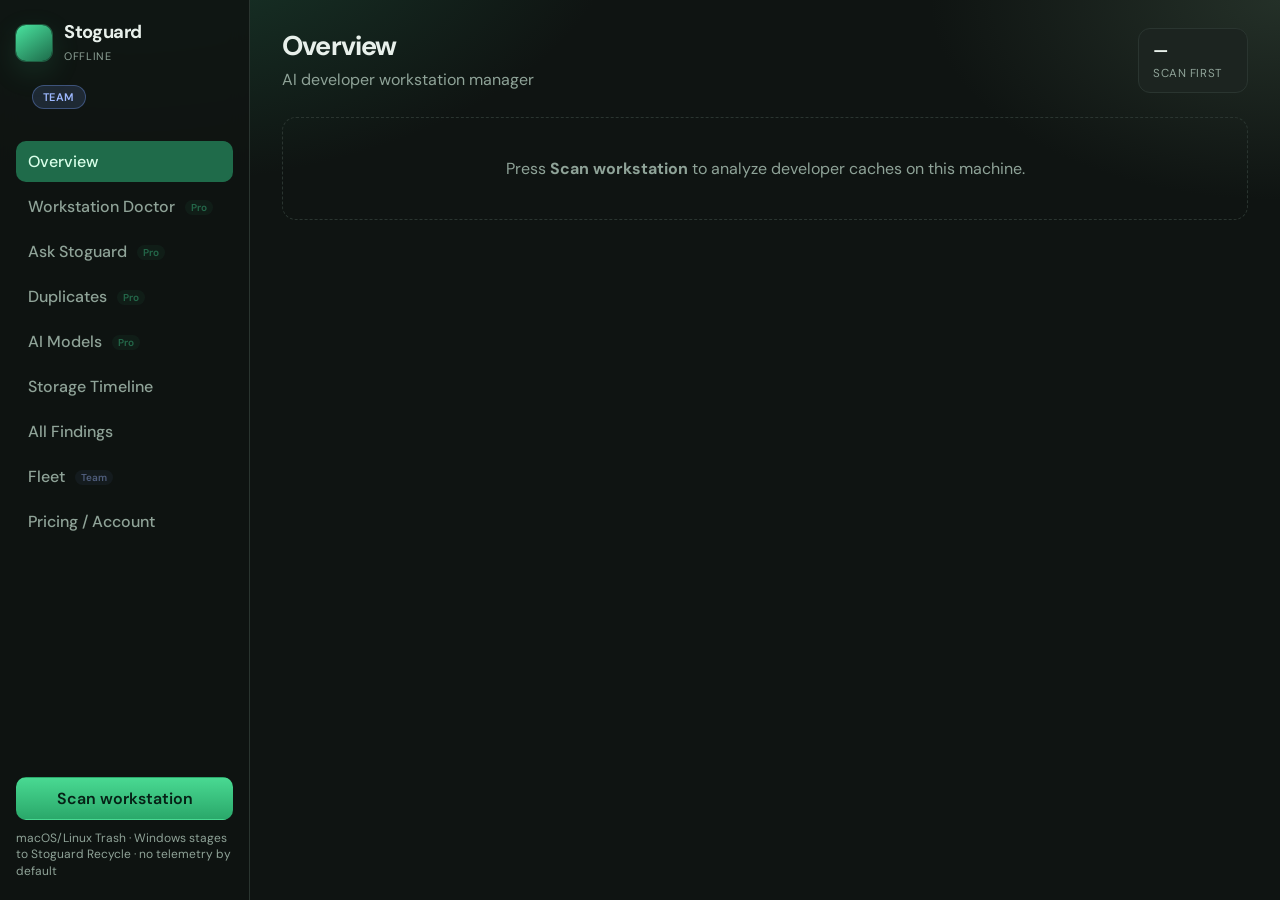
==== stoguard/web/index.html @ 77a61a1d "Release 0.3.2: review fixes, honesty docs, trash refresh. Bump version, correct privacy/security cla" ====
<!DOCTYPE html>
<html lang="en">
<head>
  <meta charset="UTF-8" />
  <meta name="viewport" content="width=device-width, initial-scale=1" />
  <title>Stoguard</title>
  <link rel="stylesheet" href="styles.css" />
  <link rel="preconnect" href="https://fonts.googleapis.com" />
  <link rel="preconnect" href="https://fonts.gstatic.com" crossorigin />
  <link href="https://fonts.googleapis.com/css2?family=DM+Sans:ital,opsz,wght@0,9..40,400;0,9..40,500;0,9..40,600;0,9..40,700;1,9..40,400&family=JetBrains+Mono:wght@400;500&display=swap" rel="stylesheet" />
</head>
<body>
  <div class="app">
    <aside class="sidebar">
      <div class="brand">
        <span class="mark"></span>
        <div>
          <strong>Stoguard</strong>
          <small id="platform-label">loading…</small>
        </div>
      </div>
      <div class="tier-pill" id="tier-pill">Pro</div>
      <nav>
        <button class="nav active" data-view="overview">Overview</button>
        <button class="nav" data-view="doctor" data-feature="doctor">Workstation Doctor <span class="tier-badge">Pro</span></button>
        <button class="nav" data-view="ask" data-feature="ask">Ask Stoguard <span class="tier-badge">Pro</span></button>
        <button class="nav" data-view="duplicates" data-feature="duplicates">Duplicates <span class="tier-badge">Pro</span></button>
        <button class="nav" data-view="models" data-feature="models">AI Models <span class="tier-badge">Pro</span></button>
        <button class="nav" data-view="history">Storage Timeline</button>
        <button class="nav" data-view="items">All Findings</button>
        <button class="nav" data-view="fleet" data-feature="fleet_admin">Fleet <span class="tier-badge team">Team</span></button>
        <button class="nav" data-view="account">Pricing / Account</button>
      </nav>
      <div class="sidebar-foot">
        <button id="btn-scan" class="btn primary block">Scan workstation</button>
        <p class="hint">macOS/Linux Trash · Windows stages to Stoguard Recycle · no telemetry by default</p>
      </div>
    </aside>

    <main>
      <header class="top">
        <div>
          <h1 id="view-title">Overview</h1>
          <p id="view-sub">AI developer workstation manager</p>
        </div>
        <div class="stats" id="hero-stats"></div>
      </header>

      <section id="view-overview" class="view active"></section>
      <section id="view-doctor" class="view"></section>
      <section id="view-ask" class="view">
        <div class="chat">
          <div id="chat-log" class="chat-log"></div>
          <form id="chat-form" class="chat-form">
            <input id="chat-input" placeholder="Why is my disk full? What’s safe to clean?" autocomplete="off" />
            <button class="btn primary" type="submit">Ask</button>
          </form>
        </div>
      </section>
      <section id="view-duplicates" class="view"></section>
      <section id="view-models" class="view"></section>
      <section id="view-history" class="view"></section>
      <section id="view-items" class="view"></section>
      <section id="view-fleet" class="view"></section>
      <section id="view-account" class="view"></section>
    </main>
  </div>
  <div id="toast" class="toast hidden"></div>
  <script src="app.js"></script>
</body>
</html>
---- stoguard/web/styles.css ----
:root {
  --bg: #0f1412;
  --bg2: #161c19;
  --panel: #1c2420;
  --line: #2a3530;
  --text: #e8f0eb;
  --muted: #8fa398;
  --accent: #3dcf8e;
  --accent-dim: #1f6b4a;
  --warn: #e2b15a;
  --danger: #e07a6a;
  --safe: #3dcf8e;
  --check: #e2b15a;
  --radius: 14px;
  --font: "DM Sans", system-ui, sans-serif;
  --mono: "JetBrains Mono", ui-monospace, monospace;
}

* { box-sizing: border-box; }
html, body { height: 100%; margin: 0; }
body {
  font-family: var(--font);
  background:
    radial-gradient(900px 500px at 10% -10%, #1a3d2e 0%, transparent 55%),
    radial-gradient(700px 400px at 100% 0%, #243028 0%, transparent 50%),
    var(--bg);
  color: var(--text);
}

.app {
  display: grid;
  grid-template-columns: 250px 1fr;
  min-height: 100vh;
}

.sidebar {
  border-right: 1px solid var(--line);
  background: rgba(15, 20, 18, 0.88);
  backdrop-filter: blur(10px);
  padding: 20px 16px;
  display: flex;
  flex-direction: column;
  gap: 20px;
}

.brand {
  display: flex;
  gap: 12px;
  align-items: center;
}
.brand strong { display: block; font-size: 1.15rem; letter-spacing: -0.02em; }
.brand small { color: var(--muted); text-transform: uppercase; letter-spacing: 0.06em; font-size: 0.68rem; }
.mark {
  width: 36px; height: 36px; border-radius: 10px;
  background: linear-gradient(145deg, #4ae39f, #1d6b4a);
  box-shadow: 0 0 0 1px rgba(61,207,142,0.35), 0 10px 30px rgba(61,207,142,0.15);
}

nav { display: flex; flex-direction: column; gap: 4px; flex: 1; }
.nav {
  appearance: none; border: 0; background: transparent; color: var(--muted);
  text-align: left; padding: 10px 12px; border-radius: 10px; cursor: pointer;
  font: inherit; font-weight: 500;
}
.nav:hover { background: var(--panel); color: var(--text); }
.nav.active { background: var(--accent-dim); color: #d8ffe9; }

.sidebar-foot { display: flex; flex-direction: column; gap: 10px; }
.hint { color: var(--muted); font-size: 0.75rem; line-height: 1.4; margin: 0; }

main { padding: 28px 32px 48px; overflow: auto; }
.top {
  display: flex; justify-content: space-between; gap: 20px; align-items: flex-start;
  margin-bottom: 24px;
}
.top h1 { margin: 0; font-size: 1.7rem; letter-spacing: -0.03em; }
.top p { margin: 6px 0 0; color: var(--muted); }

.stats { display: flex; gap: 10px; flex-wrap: wrap; }
.stat {
  background: var(--panel); border: 1px solid var(--line); border-radius: 12px;
  padding: 10px 14px; min-width: 110px;
}
.stat b { display: block; font-size: 1.05rem; font-variant-numeric: tabular-nums; }
.stat span { color: var(--muted); font-size: 0.72rem; text-transform: uppercase; letter-spacing: 0.05em; }

.view { display: none; }
.view.active { display: block; }

.btn {
  appearance: none; border: 1px solid var(--line); background: var(--panel);
  color: var(--text); border-radius: 10px; padding: 10px 14px; font: inherit;
  font-weight: 600; cursor: pointer;
}
.btn:hover { border-color: var(--muted); }
.btn.primary {
  background: linear-gradient(180deg, #49d992, #2aa86a);
  color: #062116; border-color: transparent;
}
.btn.primary:disabled { opacity: 0.55; cursor: wait; }
.btn.block { width: 100%; }
.btn.danger { background: #3a221f; border-color: #6b3a34; color: #ffc8c0; }
.btn.small { padding: 6px 10px; font-size: 0.85rem; }

.grid { display: grid; grid-template-columns: repeat(12, 1fr); gap: 14px; }
.card {
  grid-column: span 6;
  background: rgba(28, 36, 32, 0.9);
  border: 1px solid var(--line);
  border-radius: var(--radius);
  padding: 18px;
}
.card.wide { grid-column: span 12; }
.card h3 { margin: 0 0 8px; font-size: 1rem; }
.card p { margin: 0; color: var(--muted); line-height: 1.45; }

.list { display: flex; flex-direction: column; gap: 8px; }
.row {
  display: grid;
  grid-template-columns: 1fr auto auto;
  gap: 12px;
  align-items: center;
  padding: 12px 14px;
  border-radius: 12px;
  background: var(--bg2);
  border: 1px solid transparent;
}
.row:hover { border-color: var(--line); }
.row .name { font-weight: 600; }
.row .meta { color: var(--muted); font-size: 0.82rem; margin-top: 2px; font-family: var(--mono); }
.row .size { font-variant-numeric: tabular-nums; font-weight: 600; }
.badge {
  display: inline-block; font-size: 0.7rem; font-weight: 700; letter-spacing: 0.04em;
  text-transform: uppercase; padding: 3px 7px; border-radius: 999px;
}
.badge.safe { background: rgba(61,207,142,0.15); color: var(--safe); }
.badge.check { background: rgba(226,177,90,0.15); color: var(--warn); }
.badge.command { background: rgba(120,160,255,0.15); color: #9db8ff; }
.badge.never { background: rgba(224,122,106,0.15); color: var(--danger); }

.children { margin-top: 8px; padding-left: 8px; border-left: 2px solid var(--line); }
.child {
  display: flex; justify-content: space-between; gap: 10px;
  font-size: 0.85rem; color: var(--muted); padding: 3px 0;
}
.child button { font-size: 0.75rem; }

.chat { display: flex; flex-direction: column; gap: 14px; max-width: 820px; }
.chat-log {
  min-height: 360px; max-height: 55vh; overflow: auto;
  background: var(--panel); border: 1px solid var(--line); border-radius: var(--radius);
  padding: 16px; display: flex; flex-direction: column; gap: 12px;
}
.bubble {
  padding: 12px 14px; border-radius: 12px; max-width: 90%; white-space: pre-wrap; line-height: 1.45;
}
.bubble.user { align-self: flex-end; background: var(--accent-dim); }
.bubble.bot { align-self: flex-start; background: var(--bg2); border: 1px solid var(--line); }
.chat-form { display: flex; gap: 10px; }
.chat-form input {
  flex: 1; border-radius: 10px; border: 1px solid var(--line); background: var(--bg2);
  color: var(--text); padding: 12px 14px; font: inherit;
}

.timeline { display: flex; flex-direction: column; gap: 8px; }
.t-row {
  display: grid; grid-template-columns: 160px 1fr 100px; gap: 12px; align-items: center;
  padding: 10px 12px; background: var(--panel); border-radius: 10px; border: 1px solid var(--line);
}
.bar {
  height: 8px; border-radius: 99px; background: #243029; overflow: hidden;
}
.bar > i { display: block; height: 100%; background: linear-gradient(90deg, #2aa86a, #49d992); }

.toast {
  position: fixed; bottom: 20px; right: 20px; background: #123528; color: #d8ffe9;
  border: 1px solid var(--accent-dim); padding: 12px 16px; border-radius: 12px;
  box-shadow: 0 12px 40px rgba(0,0,0,0.35);
}
.toast.hidden { display: none; }

.empty {
  padding: 40px; text-align: center; color: var(--muted);
  border: 1px dashed var(--line); border-radius: var(--radius);
}

@media (max-width: 900px) {
  .app { grid-template-columns: 1fr; }
  .sidebar { border-right: 0; border-bottom: 1px solid var(--line); }
  .card { grid-column: span 12; }
  .t-row { grid-template-columns: 1fr; }
}


.tier-pill {
  margin: 0 16px 12px;
  display: inline-flex;
  align-self: flex-start;
  padding: 4px 10px;
  border-radius: 999px;
  font-size: 11px;
  font-weight: 600;
  letter-spacing: 0.04em;
  text-transform: uppercase;
  background: rgba(61,207,142,0.15);
  color: var(--safe);
  border: 1px solid rgba(61,207,142,0.35);
}
.tier-pill.free { background: rgba(150,160,180,0.15); color: #b8c0d0; border-color: rgba(150,160,180,0.3); }
.tier-pill.team { background: rgba(120,160,255,0.15); color: #9db8ff; border-color: rgba(120,160,255,0.35); }
.tier-badge {
  margin-left: 6px;
  font-size: 10px;
  font-weight: 600;
  padding: 1px 6px;
  border-radius: 999px;
  background: rgba(61,207,142,0.12);
  color: var(--safe);
  vertical-align: middle;
}
.tier-badge.team { background: rgba(120,160,255,0.12); color: #9db8ff; }
.tier-badge.locked { opacity: 0.45; }
.pricing-grid {
  display: grid;
  grid-template-columns: repeat(3, minmax(0, 1fr));
  gap: 14px;
}
@media (max-width: 980px) {
  .pricing-grid { grid-template-columns: 1fr; }
}
.price-card {
  background: var(--panel);
  border: 1px solid var(--border);
  border-radius: 14px;
  padding: 18px;
}
.price-card.active {
  border-color: rgba(61,207,142,0.55);
  box-shadow: 0 0 0 1px rgba(61,207,142,0.2);
}
.price-card h3 { margin: 0 0 6px; font-size: 18px; }
.price-card .price { font-size: 28px; font-weight: 700; margin: 8px 0 14px; }
.price-card ul { list-style: none; padding: 0; margin: 0; display: grid; gap: 8px; }
.price-card li { font-size: 13px; color: var(--muted); display: flex; gap: 8px; }
.price-card li strong { color: var(--text); font-weight: 500; }
.feature-matrix { width: 100%; border-collapse: collapse; margin-top: 12px; font-size: 13px; }
.feature-matrix th, .feature-matrix td { text-align: left; padding: 8px 10px; border-bottom: 1px solid var(--border); }
.feature-matrix th { color: var(--muted); font-weight: 500; }
.ok { color: var(--safe); }
.no { color: var(--danger); opacity: 0.7; }
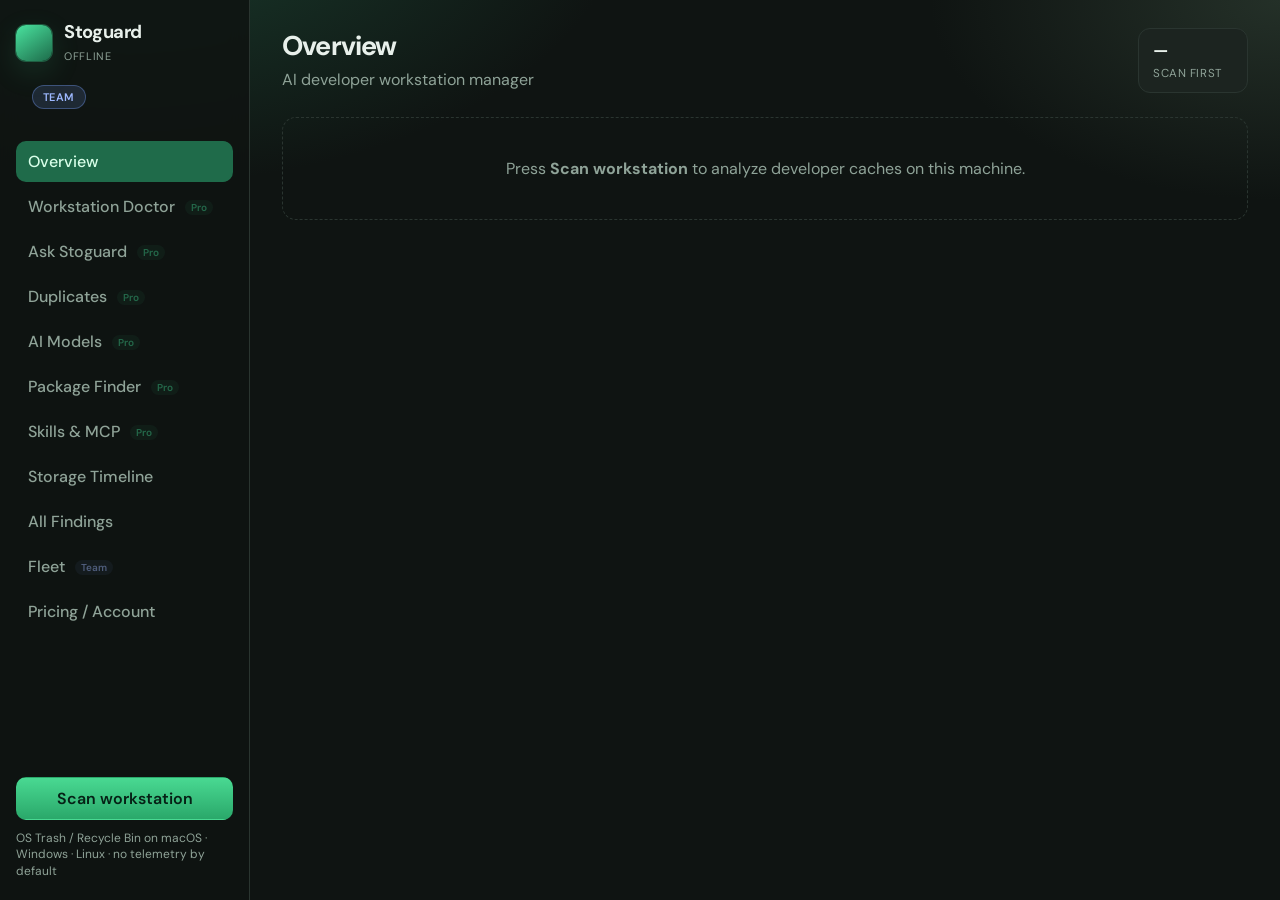
==== commit 3e7fa55c: "v0.4.0: first-class macOS, Windows, and Linux. Universal Mac app, OS Recycle Bin/Trash on each platf" ====
--- a/stoguard/web/index.html
+++ b/stoguard/web/index.html
@@ -26,6 +26,8 @@
         <button class="nav" data-view="ask" data-feature="ask">Ask Stoguard <span class="tier-badge">Pro</span></button>
         <button class="nav" data-view="duplicates" data-feature="duplicates">Duplicates <span class="tier-badge">Pro</span></button>
         <button class="nav" data-view="models" data-feature="models">AI Models <span class="tier-badge">Pro</span></button>
+        <button class="nav" data-view="packages" data-feature="packages">Package Finder <span class="tier-badge">Pro</span></button>
+        <button class="nav" data-view="agenttools" data-feature="agent_tools">Skills &amp; MCP <span class="tier-badge">Pro</span></button>
         <button class="nav" data-view="history">Storage Timeline</button>
         <button class="nav" data-view="items">All Findings</button>
         <button class="nav" data-view="fleet" data-feature="fleet_admin">Fleet <span class="tier-badge team">Team</span></button>
@@ -33,7 +35,7 @@
       </nav>
       <div class="sidebar-foot">
         <button id="btn-scan" class="btn primary block">Scan workstation</button>
-        <p class="hint">macOS/Linux Trash · Windows stages to Stoguard Recycle · no telemetry by default</p>
+        <p class="hint">OS Trash / Recycle Bin on macOS · Windows · Linux · no telemetry by default</p>
       </div>
     </aside>
 
@@ -59,6 +61,8 @@
       </section>
       <section id="view-duplicates" class="view"></section>
       <section id="view-models" class="view"></section>
+      <section id="view-packages" class="view"></section>
+      <section id="view-agenttools" class="view"></section>
       <section id="view-history" class="view"></section>
       <section id="view-items" class="view"></section>
       <section id="view-fleet" class="view"></section>
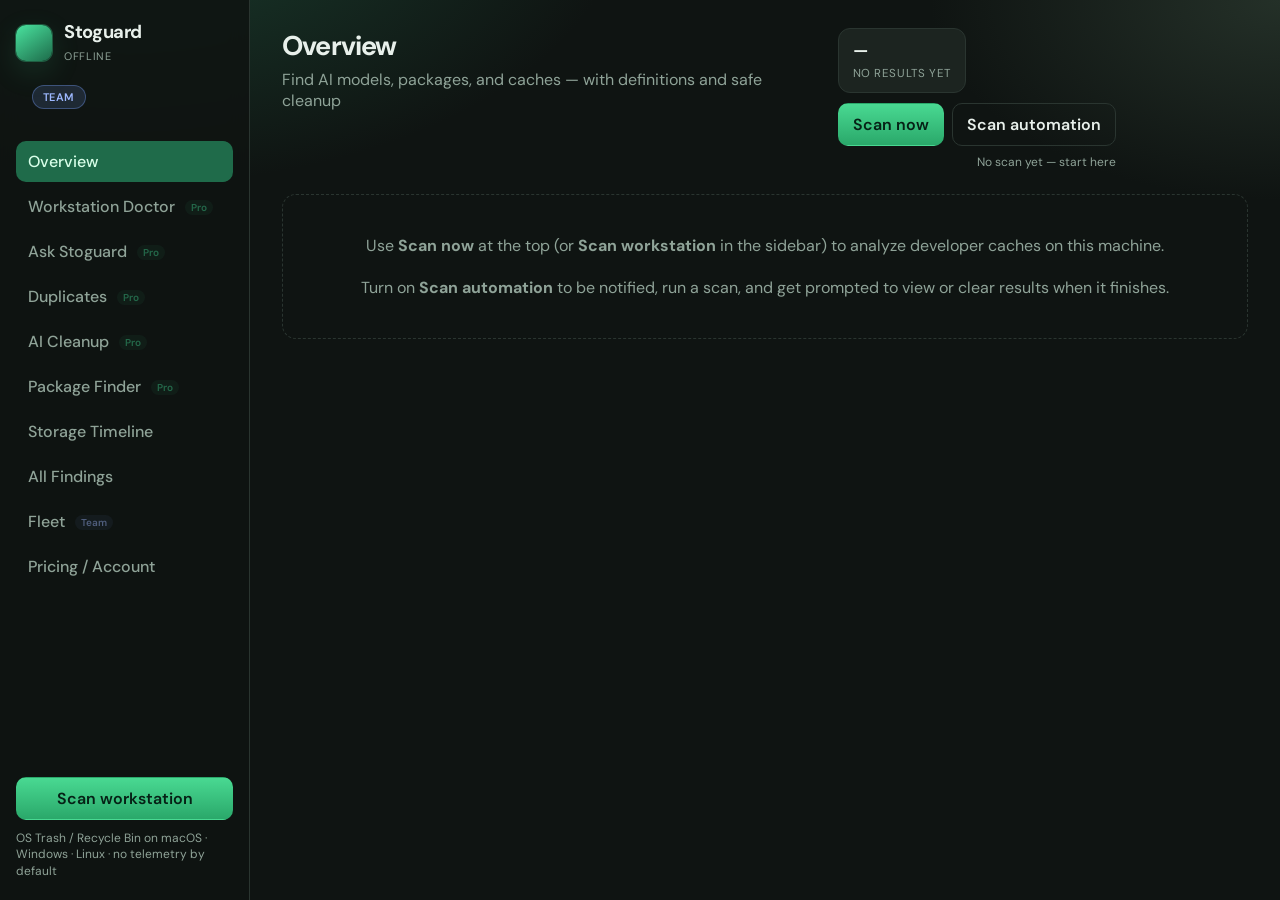
==== commit 65255bcb: "Add AI Cleanup, package definitions, and top-bar scan automation. Group models/skills/MCP into one c" ====
--- a/stoguard/web/index.html
+++ b/stoguard/web/index.html
@@ -25,9 +25,8 @@
         <button class="nav" data-view="doctor" data-feature="doctor">Workstation Doctor <span class="tier-badge">Pro</span></button>
         <button class="nav" data-view="ask" data-feature="ask">Ask Stoguard <span class="tier-badge">Pro</span></button>
         <button class="nav" data-view="duplicates" data-feature="duplicates">Duplicates <span class="tier-badge">Pro</span></button>
-        <button class="nav" data-view="models" data-feature="models">AI Models <span class="tier-badge">Pro</span></button>
+        <button class="nav" data-view="aicleanup" data-feature="models">AI Cleanup <span class="tier-badge">Pro</span></button>
         <button class="nav" data-view="packages" data-feature="packages">Package Finder <span class="tier-badge">Pro</span></button>
-        <button class="nav" data-view="agenttools" data-feature="agent_tools">Skills &amp; MCP <span class="tier-badge">Pro</span></button>
         <button class="nav" data-view="history">Storage Timeline</button>
         <button class="nav" data-view="items">All Findings</button>
         <button class="nav" data-view="fleet" data-feature="fleet_admin">Fleet <span class="tier-badge team">Team</span></button>
@@ -43,7 +42,7 @@
       <header class="top">
         <div>
           <h1 id="view-title">Overview</h1>
-          <p id="view-sub">AI developer workstation manager</p>
+          <p id="view-sub">Find AI models, packages, and caches — with definitions and safe cleanup</p>
         </div>
         <div class="stats" id="hero-stats"></div>
       </header>
@@ -60,9 +59,8 @@
         </div>
       </section>
       <section id="view-duplicates" class="view"></section>
-      <section id="view-models" class="view"></section>
+      <section id="view-aicleanup" class="view"></section>
       <section id="view-packages" class="view"></section>
-      <section id="view-agenttools" class="view"></section>
       <section id="view-history" class="view"></section>
       <section id="view-items" class="view"></section>
       <section id="view-fleet" class="view"></section>
@@ -70,6 +68,13 @@
     </main>
   </div>
   <div id="toast" class="toast hidden"></div>
+  <div id="notify" class="notify hidden" role="dialog" aria-modal="true" aria-labelledby="notify-title">
+    <div class="notify-card">
+      <h3 id="notify-title">Stoguard</h3>
+      <p id="notify-body"></p>
+      <div class="notify-actions" id="notify-actions"></div>
+    </div>
+  </div>
   <script src="app.js"></script>
 </body>
 </html>
--- a/stoguard/web/styles.css
+++ b/stoguard/web/styles.css
@@ -76,13 +76,52 @@
 .top h1 { margin: 0; font-size: 1.7rem; letter-spacing: -0.03em; }
 .top p { margin: 6px 0 0; color: var(--muted); }
 
-.stats { display: flex; gap: 10px; flex-wrap: wrap; }
+.stats { display: flex; gap: 10px; flex-wrap: wrap; align-items: stretch; }
 .stat {
   background: var(--panel); border: 1px solid var(--line); border-radius: 12px;
   padding: 10px 14px; min-width: 110px;
 }
 .stat b { display: block; font-size: 1.05rem; font-variant-numeric: tabular-nums; }
 .stat span { color: var(--muted); font-size: 0.72rem; text-transform: uppercase; letter-spacing: 0.05em; }
+
+.scan-controls {
+  display: flex; flex-direction: column; gap: 8px; align-items: flex-end;
+  min-width: 220px;
+}
+.scan-controls .scan-row {
+  display: flex; gap: 8px; flex-wrap: wrap; justify-content: flex-end;
+}
+.scan-controls .scan-status {
+  color: var(--muted); font-size: 0.75rem; text-align: right;
+}
+.scan-controls .scan-status.on { color: var(--accent); }
+.btn.active-auto {
+  background: rgba(61,207,142,0.18);
+  border-color: var(--accent);
+  color: #d8ffe9;
+}
+.btn.ghost {
+  background: transparent;
+}
+
+.notify {
+  position: fixed; inset: 0; z-index: 50;
+  background: rgba(6, 12, 10, 0.62);
+  display: flex; align-items: center; justify-content: center;
+  padding: 24px;
+}
+.notify.hidden { display: none; }
+.notify-card {
+  width: min(440px, 100%);
+  background: var(--panel);
+  border: 1px solid var(--line);
+  border-radius: 16px;
+  padding: 22px;
+  box-shadow: 0 24px 80px rgba(0,0,0,0.45);
+}
+.notify-card h3 { margin: 0 0 8px; font-size: 1.15rem; }
+.notify-card p { margin: 0 0 18px; color: var(--muted); line-height: 1.5; white-space: pre-wrap; }
+.notify-actions { display: flex; gap: 8px; flex-wrap: wrap; justify-content: flex-end; }
 
 .view { display: none; }
 .view.active { display: block; }
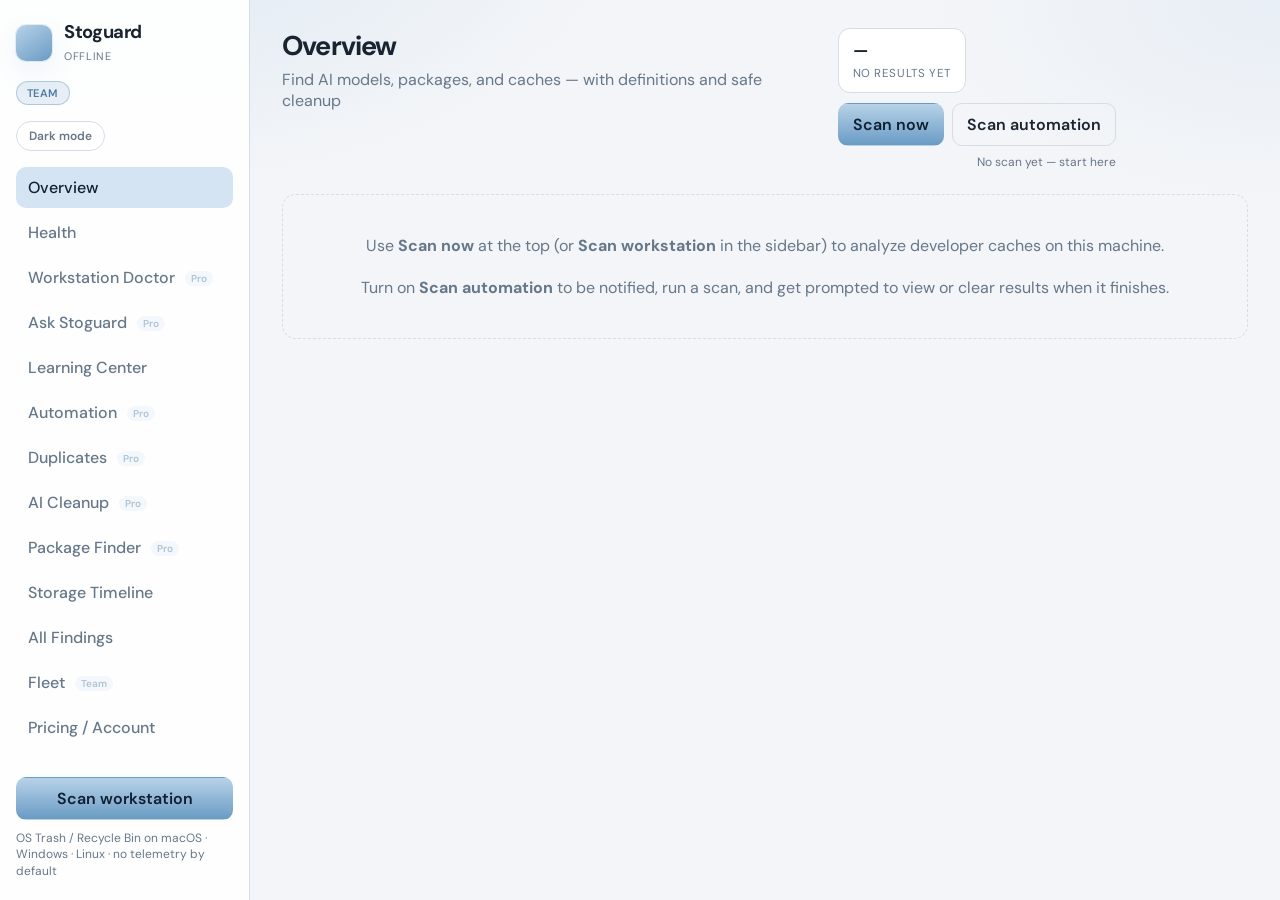
==== commit 8afe654f: "Ship workstation intelligence: health score, learning, and automation. Close product gaps with prefe" ====
--- a/stoguard/web/index.html
+++ b/stoguard/web/index.html
@@ -1,9 +1,19 @@
 <!DOCTYPE html>
-<html lang="en">
+<html lang="en" data-theme="dark">
 <head>
   <meta charset="UTF-8" />
   <meta name="viewport" content="width=device-width, initial-scale=1" />
   <title>Stoguard</title>
+  <script>
+    (function () {
+      try {
+        var key = "stoguard.theme";
+        var saved = localStorage.getItem(key);
+        var theme = saved || (matchMedia("(prefers-color-scheme: light)").matches ? "light" : "dark");
+        document.documentElement.setAttribute("data-theme", theme);
+      } catch (_) {}
+    })();
+  </script>
   <link rel="stylesheet" href="styles.css" />
   <link rel="preconnect" href="https://fonts.googleapis.com" />
   <link rel="preconnect" href="https://fonts.gstatic.com" crossorigin />
@@ -20,10 +30,14 @@
         </div>
       </div>
       <div class="tier-pill" id="tier-pill">Pro</div>
+      <button type="button" class="theme-toggle" id="theme-toggle" aria-label="Toggle light and dark mode">Light mode</button>
       <nav>
         <button class="nav active" data-view="overview">Overview</button>
+        <button class="nav" data-view="health" data-feature="health">Health</button>
         <button class="nav" data-view="doctor" data-feature="doctor">Workstation Doctor <span class="tier-badge">Pro</span></button>
         <button class="nav" data-view="ask" data-feature="ask">Ask Stoguard <span class="tier-badge">Pro</span></button>
+        <button class="nav" data-view="learning" data-feature="learning">Learning Center</button>
+        <button class="nav" data-view="automation" data-feature="automation">Automation <span class="tier-badge">Pro</span></button>
         <button class="nav" data-view="duplicates" data-feature="duplicates">Duplicates <span class="tier-badge">Pro</span></button>
         <button class="nav" data-view="aicleanup" data-feature="models">AI Cleanup <span class="tier-badge">Pro</span></button>
         <button class="nav" data-view="packages" data-feature="packages">Package Finder <span class="tier-badge">Pro</span></button>
@@ -48,16 +62,19 @@
       </header>
 
       <section id="view-overview" class="view active"></section>
+      <section id="view-health" class="view"></section>
       <section id="view-doctor" class="view"></section>
       <section id="view-ask" class="view">
         <div class="chat">
           <div id="chat-log" class="chat-log"></div>
           <form id="chat-form" class="chat-form">
-            <input id="chat-input" placeholder="Why is my disk full? What’s safe to clean?" autocomplete="off" />
+            <input id="chat-input" placeholder="Why is my disk full? Explain DerivedData. What’s my health score?" autocomplete="off" />
             <button class="btn primary" type="submit">Ask</button>
           </form>
         </div>
       </section>
+      <section id="view-learning" class="view"></section>
+      <section id="view-automation" class="view"></section>
       <section id="view-duplicates" class="view"></section>
       <section id="view-aicleanup" class="view"></section>
       <section id="view-packages" class="view"></section>
--- a/stoguard/web/styles.css
+++ b/stoguard/web/styles.css
@@ -1,19 +1,72 @@
-:root {
-  --bg: #0f1412;
-  --bg2: #161c19;
-  --panel: #1c2420;
-  --line: #2a3530;
-  --text: #e8f0eb;
-  --muted: #8fa398;
-  --accent: #3dcf8e;
-  --accent-dim: #1f6b4a;
-  --warn: #e2b15a;
-  --danger: #e07a6a;
-  --safe: #3dcf8e;
-  --check: #e2b15a;
+/* Pastel slate-blue theme — light + dark */
+:root,
+html[data-theme="dark"] {
+  color-scheme: dark;
+  --bg: #12161c;
+  --bg2: #181e27;
+  --panel: #1e2632;
+  --line: #2c3645;
+  --text: #e8edf4;
+  --muted: #8b97a8;
+  --accent: #8eb4d8;
+  --accent-strong: #6a9bc4;
+  --accent-dim: #3a5168;
+  --accent-ink: #0e1824;
+  --accent-soft: rgba(142, 180, 216, 0.16);
+  --warn: #d4b07a;
+  --danger: #d4887c;
+  --safe: #8eb4d8;
+  --check: #d4b07a;
+  --glow: rgba(142, 180, 216, 0.12);
+  --sidebar-bg: rgba(14, 18, 26, 0.92);
+  --card-bg: rgba(30, 38, 50, 0.92);
+  --toast-bg: #1a2838;
+  --toast-text: #e4eef8;
+  --bar-track: #243040;
   --radius: 14px;
   --font: "DM Sans", system-ui, sans-serif;
   --mono: "JetBrains Mono", ui-monospace, monospace;
+  --bg-spot-1: #1a2838;
+  --bg-spot-2: #1c2430;
+  --mark-from: #a8c8e4;
+  --mark-to: #5d8eb8;
+  --nav-active-text: #eef5fc;
+  --btn-primary-from: #a9c9e4;
+  --btn-primary-to: #6f9fc8;
+  --notify-scrim: rgba(8, 12, 18, 0.55);
+}
+
+html[data-theme="light"] {
+  color-scheme: light;
+  --bg: #f3f5f8;
+  --bg2: #e8edf3;
+  --panel: #ffffff;
+  --line: #d5dde8;
+  --text: #1a2330;
+  --muted: #667789;
+  --accent: #5b8fb8;
+  --accent-strong: #4a7da6;
+  --accent-dim: #d4e4f2;
+  --accent-ink: #102033;
+  --accent-soft: rgba(91, 143, 184, 0.14);
+  --warn: #b8893d;
+  --danger: #c45c4e;
+  --safe: #5b8fb8;
+  --check: #b8893d;
+  --glow: rgba(91, 143, 184, 0.1);
+  --sidebar-bg: rgba(255, 255, 255, 0.9);
+  --card-bg: rgba(255, 255, 255, 0.95);
+  --toast-bg: #eef4fa;
+  --toast-text: #1a2330;
+  --bar-track: #e0e7f0;
+  --bg-spot-1: #dde8f2;
+  --bg-spot-2: #e8eef5;
+  --mark-from: #b7d2e8;
+  --mark-to: #6a9bc4;
+  --nav-active-text: #102033;
+  --btn-primary-from: #b7d2e8;
+  --btn-primary-to: #6a9bc4;
+  --notify-scrim: rgba(20, 28, 40, 0.35);
 }
 
 * { box-sizing: border-box; }
@@ -21,10 +74,11 @@
 body {
   font-family: var(--font);
   background:
-    radial-gradient(900px 500px at 10% -10%, #1a3d2e 0%, transparent 55%),
-    radial-gradient(700px 400px at 100% 0%, #243028 0%, transparent 50%),
+    radial-gradient(900px 500px at 10% -10%, var(--bg-spot-1) 0%, transparent 55%),
+    radial-gradient(700px 400px at 100% 0%, var(--bg-spot-2) 0%, transparent 50%),
     var(--bg);
   color: var(--text);
+  transition: background 0.2s ease, color 0.2s ease;
 }
 
 .app {
@@ -35,12 +89,12 @@
 
 .sidebar {
   border-right: 1px solid var(--line);
-  background: rgba(15, 20, 18, 0.88);
+  background: var(--sidebar-bg);
   backdrop-filter: blur(10px);
   padding: 20px 16px;
   display: flex;
   flex-direction: column;
-  gap: 20px;
+  gap: 16px;
 }
 
 .brand {
@@ -52,8 +106,27 @@
 .brand small { color: var(--muted); text-transform: uppercase; letter-spacing: 0.06em; font-size: 0.68rem; }
 .mark {
   width: 36px; height: 36px; border-radius: 10px;
-  background: linear-gradient(145deg, #4ae39f, #1d6b4a);
-  box-shadow: 0 0 0 1px rgba(61,207,142,0.35), 0 10px 30px rgba(61,207,142,0.15);
+  background: linear-gradient(145deg, var(--mark-from), var(--mark-to));
+  box-shadow: 0 0 0 1px var(--accent-soft), 0 10px 28px var(--glow);
+}
+
+.theme-toggle {
+  appearance: none;
+  border: 1px solid var(--line);
+  background: var(--panel);
+  color: var(--muted);
+  border-radius: 999px;
+  padding: 6px 12px;
+  font: inherit;
+  font-size: 12px;
+  font-weight: 600;
+  cursor: pointer;
+  align-self: flex-start;
+  margin: 0 0 0 0;
+}
+.theme-toggle:hover {
+  color: var(--text);
+  border-color: var(--accent);
 }
 
 nav { display: flex; flex-direction: column; gap: 4px; flex: 1; }
@@ -63,7 +136,10 @@
   font: inherit; font-weight: 500;
 }
 .nav:hover { background: var(--panel); color: var(--text); }
-.nav.active { background: var(--accent-dim); color: #d8ffe9; }
+.nav.active {
+  background: var(--accent-dim);
+  color: var(--nav-active-text);
+}
 
 .sidebar-foot { display: flex; flex-direction: column; gap: 10px; }
 .hint { color: var(--muted); font-size: 0.75rem; line-height: 1.4; margin: 0; }
@@ -94,11 +170,11 @@
 .scan-controls .scan-status {
   color: var(--muted); font-size: 0.75rem; text-align: right;
 }
-.scan-controls .scan-status.on { color: var(--accent); }
+.scan-controls .scan-status.on { color: var(--accent-strong); }
 .btn.active-auto {
-  background: rgba(61,207,142,0.18);
+  background: var(--accent-soft);
   border-color: var(--accent);
-  color: #d8ffe9;
+  color: var(--text);
 }
 .btn.ghost {
   background: transparent;
@@ -106,7 +182,7 @@
 
 .notify {
   position: fixed; inset: 0; z-index: 50;
-  background: rgba(6, 12, 10, 0.62);
+  background: var(--notify-scrim);
   display: flex; align-items: center; justify-content: center;
   padding: 24px;
 }
@@ -117,7 +193,7 @@
   border: 1px solid var(--line);
   border-radius: 16px;
   padding: 22px;
-  box-shadow: 0 24px 80px rgba(0,0,0,0.45);
+  box-shadow: 0 24px 80px rgba(0,0,0,0.28);
 }
 .notify-card h3 { margin: 0 0 8px; font-size: 1.15rem; }
 .notify-card p { margin: 0 0 18px; color: var(--muted); line-height: 1.5; white-space: pre-wrap; }
@@ -133,18 +209,23 @@
 }
 .btn:hover { border-color: var(--muted); }
 .btn.primary {
-  background: linear-gradient(180deg, #49d992, #2aa86a);
-  color: #062116; border-color: transparent;
+  background: linear-gradient(180deg, var(--btn-primary-from), var(--btn-primary-to));
+  color: var(--accent-ink);
+  border-color: transparent;
 }
 .btn.primary:disabled { opacity: 0.55; cursor: wait; }
 .btn.block { width: 100%; }
-.btn.danger { background: #3a221f; border-color: #6b3a34; color: #ffc8c0; }
+.btn.danger {
+  background: rgba(196, 92, 78, 0.12);
+  border-color: rgba(196, 92, 78, 0.35);
+  color: var(--danger);
+}
 .btn.small { padding: 6px 10px; font-size: 0.85rem; }
 
 .grid { display: grid; grid-template-columns: repeat(12, 1fr); gap: 14px; }
 .card {
   grid-column: span 6;
-  background: rgba(28, 36, 32, 0.9);
+  background: var(--card-bg);
   border: 1px solid var(--line);
   border-radius: var(--radius);
   padding: 18px;
@@ -165,17 +246,45 @@
   border: 1px solid transparent;
 }
 .row:hover { border-color: var(--line); }
-.row .name { font-weight: 600; }
+.row .name { font-weight: 600; display: flex; align-items: center; gap: 8px; flex-wrap: wrap; }
 .row .meta { color: var(--muted); font-size: 0.82rem; margin-top: 2px; font-family: var(--mono); }
 .row .size { font-variant-numeric: tabular-nums; font-weight: 600; }
+
+.info-btn {
+  appearance: none;
+  width: 20px; height: 20px;
+  border-radius: 999px;
+  border: 1px solid var(--line);
+  background: var(--accent-soft);
+  color: var(--accent-strong);
+  font: 700 11px/1 var(--font);
+  cursor: pointer;
+  display: inline-flex;
+  align-items: center;
+  justify-content: center;
+  padding: 0;
+  flex-shrink: 0;
+}
+.info-btn:hover {
+  border-color: var(--accent);
+  background: var(--accent-dim);
+}
+.pkg-def {
+  color: var(--text);
+  font-size: 0.88rem;
+  font-family: var(--font);
+  font-weight: 500;
+  margin-top: 4px;
+  line-height: 1.4;
+}
 .badge {
   display: inline-block; font-size: 0.7rem; font-weight: 700; letter-spacing: 0.04em;
   text-transform: uppercase; padding: 3px 7px; border-radius: 999px;
 }
-.badge.safe { background: rgba(61,207,142,0.15); color: var(--safe); }
-.badge.check { background: rgba(226,177,90,0.15); color: var(--warn); }
-.badge.command { background: rgba(120,160,255,0.15); color: #9db8ff; }
-.badge.never { background: rgba(224,122,106,0.15); color: var(--danger); }
+.badge.safe { background: var(--accent-soft); color: var(--accent-strong); }
+.badge.check { background: rgba(212, 176, 122, 0.18); color: var(--warn); }
+.badge.command { background: rgba(142, 180, 216, 0.18); color: var(--accent); }
+.badge.never { background: rgba(212, 136, 124, 0.16); color: var(--danger); }
 
 .children { margin-top: 8px; padding-left: 8px; border-left: 2px solid var(--line); }
 .child {
@@ -193,7 +302,7 @@
 .bubble {
   padding: 12px 14px; border-radius: 12px; max-width: 90%; white-space: pre-wrap; line-height: 1.45;
 }
-.bubble.user { align-self: flex-end; background: var(--accent-dim); }
+.bubble.user { align-self: flex-end; background: var(--accent-dim); color: var(--nav-active-text); }
 .bubble.bot { align-self: flex-start; background: var(--bg2); border: 1px solid var(--line); }
 .chat-form { display: flex; gap: 10px; }
 .chat-form input {
@@ -207,14 +316,16 @@
   padding: 10px 12px; background: var(--panel); border-radius: 10px; border: 1px solid var(--line);
 }
 .bar {
-  height: 8px; border-radius: 99px; background: #243029; overflow: hidden;
-}
-.bar > i { display: block; height: 100%; background: linear-gradient(90deg, #2aa86a, #49d992); }
+  height: 8px; border-radius: 99px; background: var(--bar-track); overflow: hidden;
+}
+.bar > i { display: block; height: 100%; background: linear-gradient(90deg, var(--btn-primary-to), var(--btn-primary-from)); }
 
 .toast {
-  position: fixed; bottom: 20px; right: 20px; background: #123528; color: #d8ffe9;
-  border: 1px solid var(--accent-dim); padding: 12px 16px; border-radius: 12px;
-  box-shadow: 0 12px 40px rgba(0,0,0,0.35);
+  position: fixed; bottom: 20px; right: 20px; background: var(--toast-bg); color: var(--toast-text);
+  border: 1px solid var(--line); padding: 12px 16px; border-radius: 12px;
+  box-shadow: 0 12px 40px rgba(0,0,0,0.2);
+  white-space: pre-wrap;
+  max-width: min(420px, calc(100vw - 40px));
 }
 .toast.hidden { display: none; }
 
@@ -230,9 +341,8 @@
   .t-row { grid-template-columns: 1fr; }
 }
 
-
 .tier-pill {
-  margin: 0 16px 12px;
+  margin: 0;
   display: inline-flex;
   align-self: flex-start;
   padding: 4px 10px;
@@ -241,23 +351,23 @@
   font-weight: 600;
   letter-spacing: 0.04em;
   text-transform: uppercase;
-  background: rgba(61,207,142,0.15);
-  color: var(--safe);
-  border: 1px solid rgba(61,207,142,0.35);
-}
-.tier-pill.free { background: rgba(150,160,180,0.15); color: #b8c0d0; border-color: rgba(150,160,180,0.3); }
-.tier-pill.team { background: rgba(120,160,255,0.15); color: #9db8ff; border-color: rgba(120,160,255,0.35); }
+  background: var(--accent-soft);
+  color: var(--accent-strong);
+  border: 1px solid color-mix(in srgb, var(--accent) 35%, transparent);
+}
+.tier-pill.free { background: rgba(150,160,180,0.15); color: var(--muted); border-color: rgba(150,160,180,0.3); }
+.tier-pill.team { background: var(--accent-soft); color: var(--accent-strong); border-color: color-mix(in srgb, var(--accent) 40%, transparent); }
 .tier-badge {
   margin-left: 6px;
   font-size: 10px;
   font-weight: 600;
   padding: 1px 6px;
   border-radius: 999px;
-  background: rgba(61,207,142,0.12);
-  color: var(--safe);
+  background: var(--accent-soft);
+  color: var(--accent-strong);
   vertical-align: middle;
 }
-.tier-badge.team { background: rgba(120,160,255,0.12); color: #9db8ff; }
+.tier-badge.team { background: var(--accent-soft); color: var(--accent-strong); }
 .tier-badge.locked { opacity: 0.45; }
 .pricing-grid {
   display: grid;
@@ -269,13 +379,13 @@
 }
 .price-card {
   background: var(--panel);
-  border: 1px solid var(--border);
+  border: 1px solid var(--line);
   border-radius: 14px;
   padding: 18px;
 }
 .price-card.active {
-  border-color: rgba(61,207,142,0.55);
-  box-shadow: 0 0 0 1px rgba(61,207,142,0.2);
+  border-color: color-mix(in srgb, var(--accent) 55%, transparent);
+  box-shadow: 0 0 0 1px var(--accent-soft);
 }
 .price-card h3 { margin: 0 0 6px; font-size: 18px; }
 .price-card .price { font-size: 28px; font-weight: 700; margin: 8px 0 14px; }
@@ -283,7 +393,7 @@
 .price-card li { font-size: 13px; color: var(--muted); display: flex; gap: 8px; }
 .price-card li strong { color: var(--text); font-weight: 500; }
 .feature-matrix { width: 100%; border-collapse: collapse; margin-top: 12px; font-size: 13px; }
-.feature-matrix th, .feature-matrix td { text-align: left; padding: 8px 10px; border-bottom: 1px solid var(--border); }
+.feature-matrix th, .feature-matrix td { text-align: left; padding: 8px 10px; border-bottom: 1px solid var(--line); }
 .feature-matrix th { color: var(--muted); font-weight: 500; }
-.ok { color: var(--safe); }
+.ok { color: var(--accent-strong); }
 .no { color: var(--danger); opacity: 0.7; }
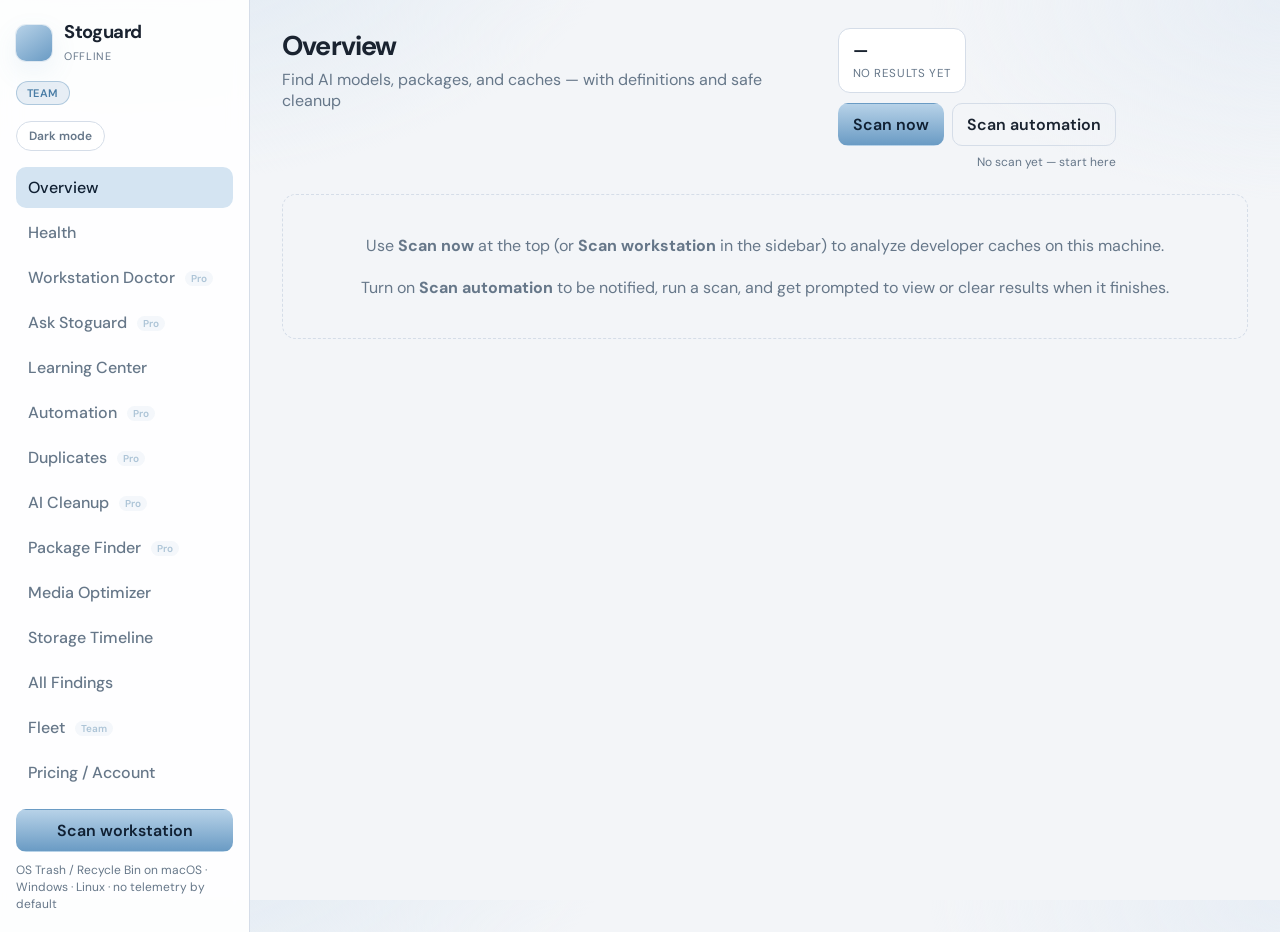
==== commit 16490f0d: "Ship 0.4.2 mentor, forecasts, enterprise fleet, and multi-OS downloads. Expand Ask Stoguard with str" ====
--- a/stoguard/web/index.html
+++ b/stoguard/web/index.html
@@ -41,6 +41,7 @@
         <button class="nav" data-view="duplicates" data-feature="duplicates">Duplicates <span class="tier-badge">Pro</span></button>
         <button class="nav" data-view="aicleanup" data-feature="models">AI Cleanup <span class="tier-badge">Pro</span></button>
         <button class="nav" data-view="packages" data-feature="packages">Package Finder <span class="tier-badge">Pro</span></button>
+        <button class="nav" data-view="media">Media Optimizer</button>
         <button class="nav" data-view="history">Storage Timeline</button>
         <button class="nav" data-view="items">All Findings</button>
         <button class="nav" data-view="fleet" data-feature="fleet_admin">Fleet <span class="tier-badge team">Team</span></button>
@@ -78,6 +79,7 @@
       <section id="view-duplicates" class="view"></section>
       <section id="view-aicleanup" class="view"></section>
       <section id="view-packages" class="view"></section>
+      <section id="view-media" class="view"></section>
       <section id="view-history" class="view"></section>
       <section id="view-items" class="view"></section>
       <section id="view-fleet" class="view"></section>
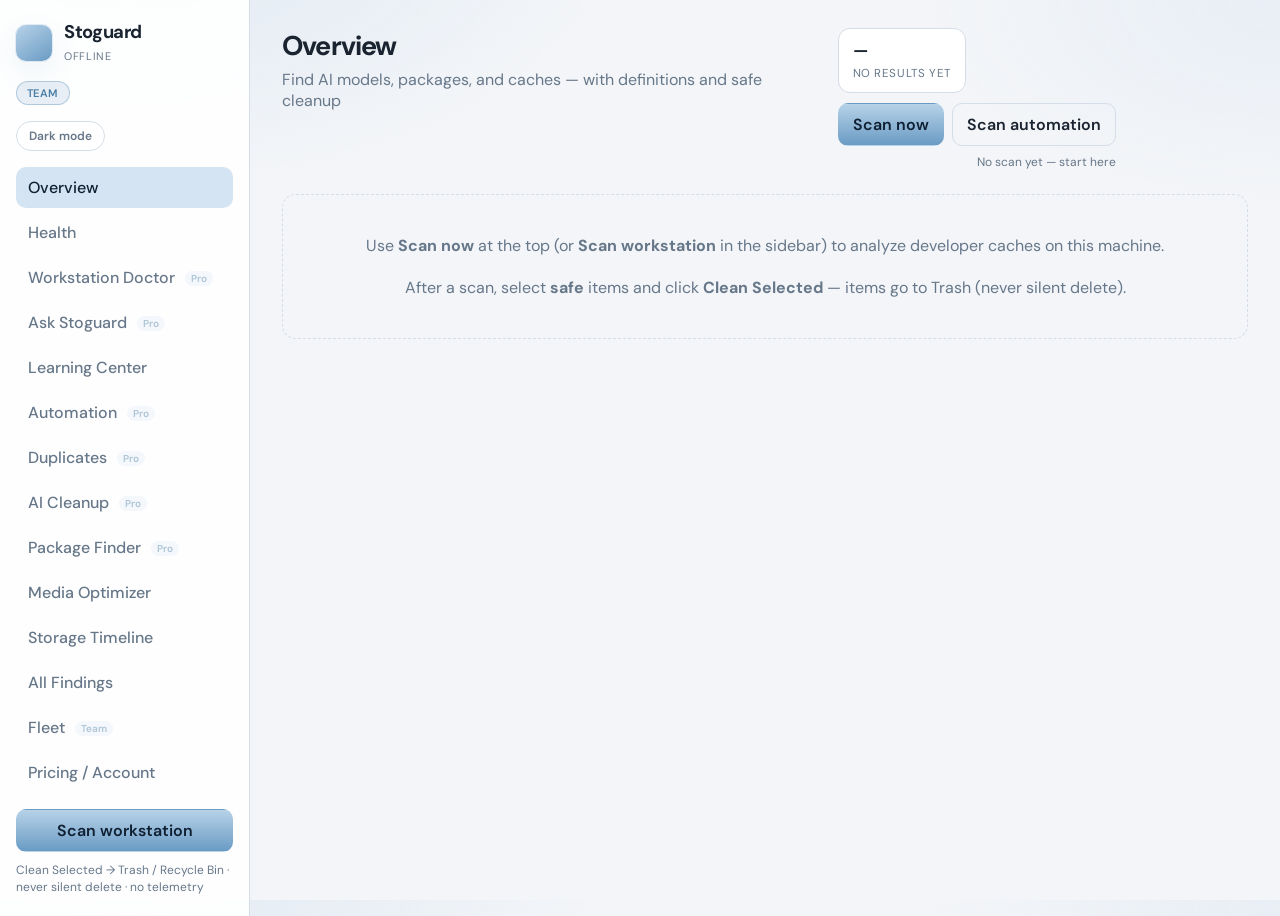
==== commit a8494584: "Fix Windows Recycle + add VACS-style Clean Selected; speed up scans. Harden PowerShell Recycle Bin (" ====
--- a/stoguard/web/index.html
+++ b/stoguard/web/index.html
@@ -49,7 +49,7 @@
       </nav>
       <div class="sidebar-foot">
         <button id="btn-scan" class="btn primary block">Scan workstation</button>
-        <p class="hint">OS Trash / Recycle Bin on macOS · Windows · Linux · no telemetry by default</p>
+        <p class="hint">Clean Selected → Trash / Recycle Bin · never silent delete · no telemetry</p>
       </div>
     </aside>
 
--- a/stoguard/web/styles.css
+++ b/stoguard/web/styles.css
@@ -245,6 +245,13 @@
   background: var(--bg2);
   border: 1px solid transparent;
 }
+.row.row-select {
+  grid-template-columns: 28px 1fr auto auto;
+}
+.row .check-cell { display: flex; align-items: center; justify-content: center; }
+.row .check-cell input { width: 16px; height: 16px; accent-color: var(--accent-strong); cursor: pointer; }
+.clean-bar .hint { color: var(--muted); font-size: 0.85rem; }
+.filter-pill.active, .btn.filter-pill.primary { /* selected filter */ }
 .row:hover { border-color: var(--line); }
 .row .name { font-weight: 600; display: flex; align-items: center; gap: 8px; flex-wrap: wrap; }
 .row .meta { color: var(--muted); font-size: 0.82rem; margin-top: 2px; font-family: var(--mono); }
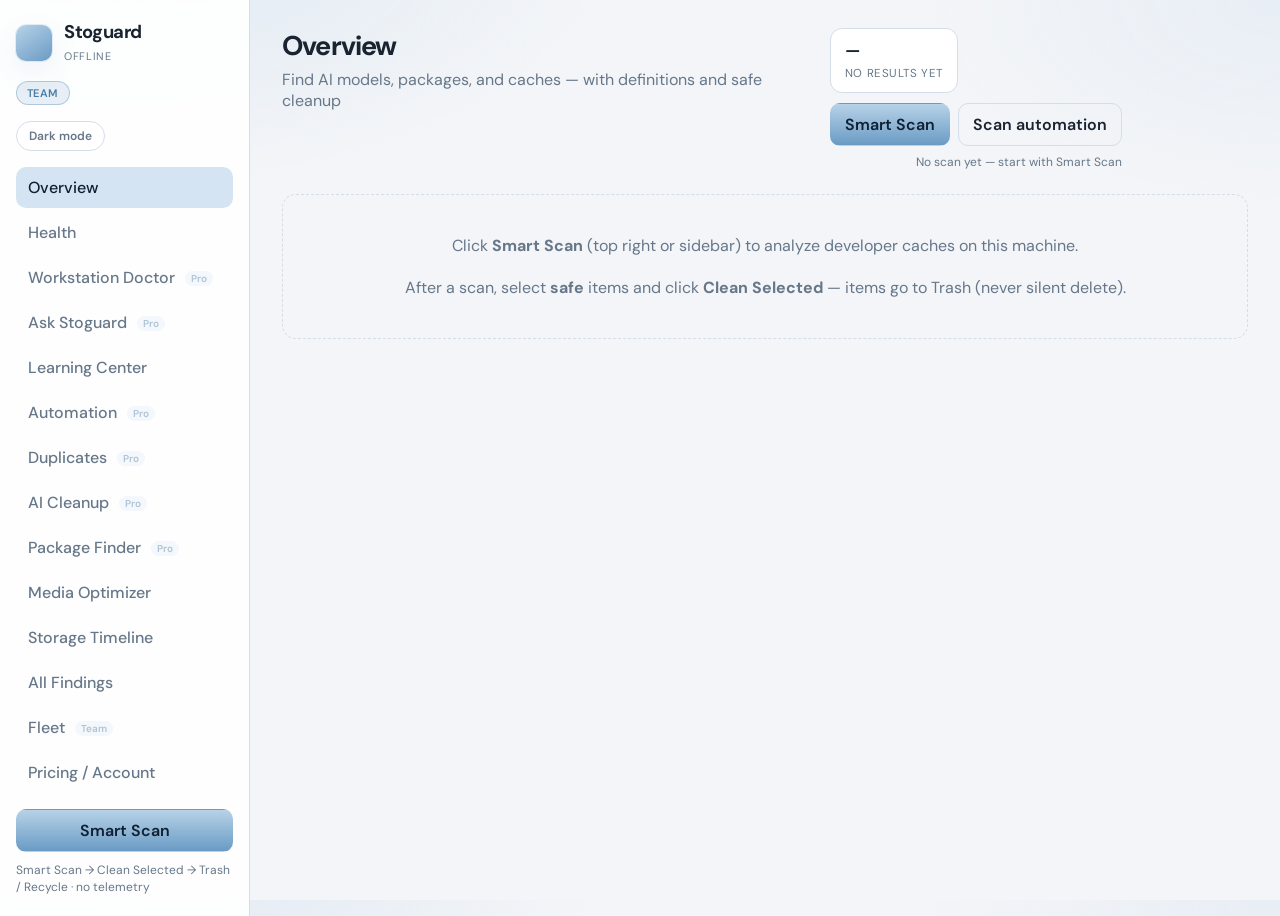
==== commit 789e41d8: "Rename primary CTA to Smart Scan and surface Clean in the hero. Match VACS wording so Overview shows" ====
--- a/stoguard/web/index.html
+++ b/stoguard/web/index.html
@@ -48,8 +48,8 @@
         <button class="nav" data-view="account">Pricing / Account</button>
       </nav>
       <div class="sidebar-foot">
-        <button id="btn-scan" class="btn primary block">Scan workstation</button>
-        <p class="hint">Clean Selected → Trash / Recycle Bin · never silent delete · no telemetry</p>
+        <button id="btn-scan" class="btn primary block">Smart Scan</button>
+        <p class="hint">Smart Scan → Clean Selected → Trash / Recycle · no telemetry</p>
       </div>
     </aside>
 
